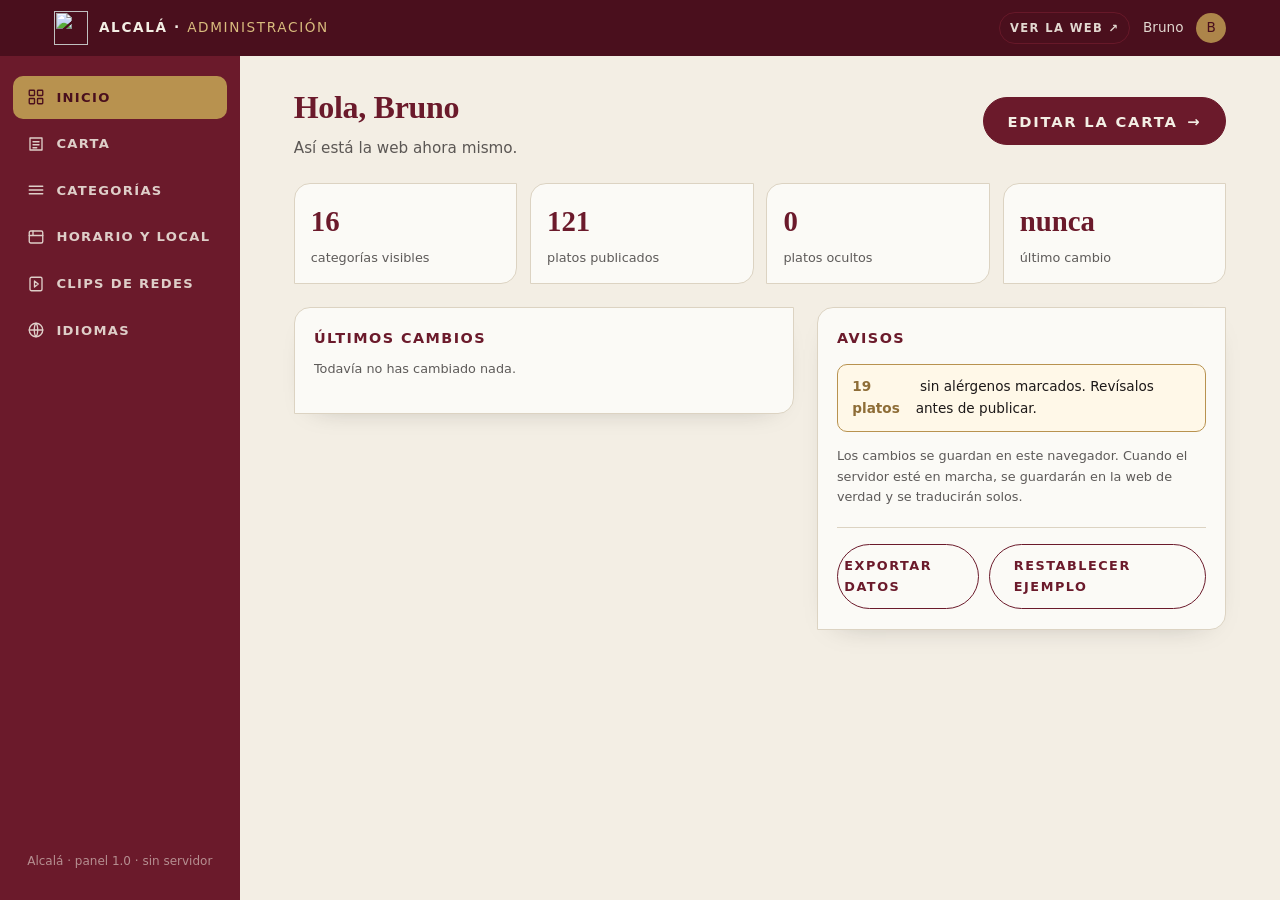
==== site/administracion/index.html @ 8c0575bb "Nombre del local con acento agudo: Alcalá en toda la interfaz, textos y comentarios Mismo cambio que" ====
<!doctype html>
<html lang="es">
<head>
<meta charset="utf-8">
<meta name="viewport" content="width=device-width, initial-scale=1">
<title>Administración · Alcalá</title>
<meta name="robots" content="noindex">
<link rel="icon" href="../media/favicon.png" type="image/png">
<link rel="stylesheet" href="../lib/fonts/fuentes.css">
<link rel="stylesheet" href="../css/base.css?v=7">
<link rel="stylesheet" href="../css/admin.css?v=4">
</head>
<body class="admin">

<header class="ad-top">
  <div class="ad-top__marca"><img src="../media/logo-blanco.webp" alt="" width="600" height="600"><span>Alcalá · <b>Administración</b></span></div>
  <div class="ad-top__user"><a class="btn btn--sin" href="../" target="_blank">Ver la web ↗</a><span>Bruno</span><i>B</i></div>
</header>

<nav class="ad-nav" aria-label="Secciones del panel">
  <a href="#inicio"><svg viewBox="0 0 24 24"><rect x="3" y="3" width="7" height="7" rx="1"/><rect x="14" y="3" width="7" height="7" rx="1"/><rect x="3" y="14" width="7" height="7" rx="1"/><rect x="14" y="14" width="7" height="7" rx="1"/></svg>Inicio</a>
  <a href="#carta"><svg viewBox="0 0 24 24"><path d="M4 4h16v16H4z"/><path d="M8 9h8M8 13h8M8 17h5"/></svg>Carta</a>
  <a href="#categorias"><svg viewBox="0 0 24 24"><path d="M3 7h18M3 12h18M3 17h18"/></svg>Categorías</a>
  <a href="#local"><svg viewBox="0 0 24 24"><rect x="3" y="4" width="18" height="16" rx="2"/><path d="M3 10h18M8 4v6"/></svg>Horario y local</a>
  <a href="#clips"><svg viewBox="0 0 24 24"><rect x="4" y="3" width="16" height="18" rx="2"/><path d="M10 8l5 4-5 4z"/></svg>Clips de redes</a>
  <a href="#idiomas"><svg viewBox="0 0 24 24"><circle cx="12" cy="12" r="9"/><path d="M3 12h18M12 3c3 3 3 15 0 18M12 3c-3 3-3 15 0 18"/></svg>Idiomas</a>
  <span class="sep"></span>
  <small>Alcalá · panel 1.0 · sin servidor</small>
</nav>

<main class="ad-main" id="vista"></main>
<div class="toast" id="toast" role="status" aria-live="polite"></div>

<script src="../js/carta-datos.js?v=1"></script>
<script src="../js/administracion.js?v=1"></script>
</body>
</html>
---- site/css/base.css ----
/* Alcalá Cafetería · Baristas — base.css
   Tokens de diseño, reset, tipografía, botones, barra de arriba, menú de móvil,
   telón de entrada, hero, láminas apiladas, cintas, footer y ajustes de móvil.
   Lo específico de cada lámina de la portada va en portada.css. */

/* ====================== tokens ====================== */
:root{
  --burdeos:#6B1A2B; --burdeos-2:#4A0F1D; --burdeos-3:#8A2438;
  --hueso:#F3EEE4; --hueso-2:#E8E1D3; --hueso-3:#DCD3C2;
  --oro:#B8924F; --oro-claro:#D9BC7E; --oro-oscuro:#8E6D37;
  --azulejo:#5E7B8A; --azulejo-2:#3E5663; --azulejo-3:#7E9AA8;
  --terracota:#C7703F; --carbon:#1C1818; --carbon-2:#3A3333;

  --r-logo:28px 0 28px 0;        /* esquinas del logo: arriba-izq y abajo-der */
  --r-logo-s:16px 0 16px 0;
  --r-boton:999px;
  --r-lamina:32px;

  --lado:clamp(1.2rem,4.2vw,4.5rem);
  --hueco:clamp(1rem,2vw,2.2rem);
  --nav:72px;
  --u:1rem;

  --ff-titulo:"Fraunces","Oswald",Georgia,serif;        /* titulares: Fraunces Soft; Oswald sólo de respaldo para cirílico */
  --ff-ui:"Manrope",system-ui,-apple-system,"Segoe UI",sans-serif;   /* etiquetas, botones y navegación en mayúsculas */
  --ff-cuerpo:"Manrope",system-ui,-apple-system,"Segoe UI",sans-serif;
  --ff-detalle:"Fraunces",Georgia,"Times New Roman",serif;   /* detalle: Fraunces itálica */

  --suave:cubic-bezier(.2,.7,.2,1);
  --lento:cubic-bezier(.16,1,.3,1);
  --telon:cubic-bezier(.77,0,.18,1);

  --sombra-carta:0 18px 50px -20px rgba(28,24,24,.45);
  --sombra-oro:0 0 0 1px rgba(184,146,79,.35);
}
@media (min-width:1400px) and (min-height:800px){ :root{ --u:min(1vw,1.8vh) } }

/* ====================== reset ====================== */
*,*::before,*::after{ box-sizing:border-box }
html{ -webkit-text-size-adjust:100%; scroll-behavior:auto }
body{
  margin:0; background:var(--burdeos-2); color:var(--hueso);
  font-family:var(--ff-cuerpo); font-size:clamp(1rem,.95rem + .25vw,1.125rem); line-height:1.6;
  -webkit-font-smoothing:antialiased; overflow-x:clip;
}
img,video,svg,canvas{ display:block; max-width:100% }
img{ height:auto }
a{ color:inherit; text-decoration:none }
button{ font:inherit; color:inherit; background:none; border:0; padding:0; cursor:pointer }
h1,h2,h3,h4,p,figure,dl,dd{ margin:0 }
ul{ margin:0; padding:0; list-style:none }
.sr-only{ position:absolute; width:1px; height:1px; margin:-1px; padding:0; overflow:hidden; clip:rect(0 0 0 0); white-space:nowrap; border:0 }
:focus-visible{ outline:2px solid var(--oro); outline-offset:3px }
::selection{ background:var(--oro); color:var(--burdeos-2) }

/* ====================== tipografía ====================== */
.titular{
  font-family:var(--ff-ui); font-weight:600; text-transform:uppercase; letter-spacing:.01em;
  line-height:.98; text-wrap:balance;
}
.t-xl{ font-size:clamp(2.6rem,6.2vw,6rem) }
.t-l{  font-size:clamp(2.1rem,4.6vw,4.4rem) }
.t-m{  font-size:clamp(1.5rem,2.8vw,2.4rem) }
.ceja{
  font-family:var(--ff-detalle); font-style:italic; font-weight:400; text-transform:none; letter-spacing:0;
  font-size:clamp(1.15rem,1.5vw,1.5rem); color:var(--oro); line-height:1.2;
}
.grande{ font-size:clamp(1.1rem,1rem + .55vw,1.4rem); line-height:1.45; font-weight:500 }
p b{ font-weight:700 }
.raya{ position:relative; padding-bottom:.6rem; margin-bottom:1rem }
.raya::after{ content:""; position:absolute; left:0; bottom:0; width:2.2rem; height:2px; background:var(--oro); transform:scaleX(0); transform-origin:0 50%; transition:transform 1.15s var(--lento) }
.in .raya::after, .raya.in::after{ transform:scaleX(1) }
.h3{ font-family:var(--ff-ui); font-weight:500; text-transform:uppercase; letter-spacing:.14em; font-size:.85rem; opacity:.85 }
.oro{ color:var(--oro) }

/* titulares: el JS envuelve cada palabra en .pal > span (la ventanita) y pone en --l el número de línea
   en que cae la palabra; cada línea sube entera desde 105 % en .95s, 95 ms después de la anterior */
.pal{ display:inline-block; overflow:clip; vertical-align:bottom; padding-bottom:.08em; margin-bottom:-.08em }
.pal>span{ display:inline-block; transform:translateY(105%); transition:transform .95s var(--lento); transition-delay:calc(var(--l,0)*95ms) }
.in .pal>span, .titular.in .pal>span{ transform:none }

/* entradas: .rv (párrafos, botones, bloques) aparece al asomar en pantalla: opacidad en .65s y 24 px de subida en .95s */
.rv{ opacity:0; transform:translateY(24px); transition:opacity .65s var(--suave), transform .95s var(--lento); transition-delay:var(--d,0s) }
.rv.in, .in>.rv, .in .rv{ opacity:1; transform:none }

/* ====================== contenedor ====================== */
.caja{ max-width:1500px; margin:0 auto; padding-inline:var(--lado); width:100% }

/* ====================== botones ====================== */
.btn{
  display:inline-flex; align-items:center; gap:.6rem; min-height:3rem; padding:.7rem 1.5rem;
  border-radius:var(--r-boton); border:1.5px solid var(--oro); color:var(--hueso);
  font-family:var(--ff-ui); font-weight:500; text-transform:uppercase; letter-spacing:.12em; font-size:.92rem;
  transition:background .3s var(--suave), color .3s, transform .4s var(--lento), border-color .3s;
}
.btn::after{ content:"→"; font-family:var(--ff-cuerpo); transition:transform .4s var(--lento) }
.btn:hover{ background:var(--oro); color:var(--burdeos-2); transform:translateY(-2px) }
.btn:hover::after{ transform:translateX(4px) }
.btn--lleno{ background:var(--oro); color:var(--burdeos-2) }
.btn--lleno:hover{ background:var(--oro-claro) }
.btn--burdeos{ background:var(--burdeos); border-color:var(--burdeos); color:var(--hueso) }
.btn--burdeos:hover{ background:var(--burdeos-2); border-color:var(--burdeos-2); color:var(--hueso) }
.btn--sin{ border-color:transparent; padding-inline:.4rem }
.btn--sin:hover{ background:none; color:var(--oro) }
.btn--ico::after{ content:none }
.btn--ico svg{ width:1.15em; height:1.15em; fill:none; stroke:currentColor; stroke-width:1.8; stroke-linecap:round; stroke-linejoin:round }

/* ====================== barra de progreso ====================== */
.avance{ position:fixed; inset:0 0 auto 0; height:3px; z-index:120; background:var(--oro); transform:scaleX(0); transform-origin:left; pointer-events:none }

/* ====================== barra de arriba ====================== */
.nav{
  position:fixed; inset:0 0 auto 0; z-index:100; height:var(--nav);
  display:flex; align-items:center; justify-content:space-between; gap:1rem; padding:0 var(--lado);
  transition:background .4s ease, box-shadow .4s ease;
  animation:navEntra 1s var(--lento) 1.2s both;
}
@keyframes navEntra{ from{ transform:translateY(-100%); opacity:0 } }
.nav--fondo{ background:rgba(74,15,29,.92); backdrop-filter:blur(12px); -webkit-backdrop-filter:blur(12px); box-shadow:0 1px 0 rgba(184,146,79,.25) }
.nav__logo img{ height:44px; width:44px; transition:transform .4s var(--lento) }
.nav__logo:hover img{ transform:rotate(-6deg) scale(1.05) }
.nav__links{ display:flex; gap:clamp(1.2rem,2.4vw,2.6rem) }
.nav__links a{
  font-family:var(--ff-ui); font-weight:500; text-transform:uppercase; letter-spacing:.14em; font-size:.88rem;
  position:relative; padding:.4rem 0;
}
.nav__links a::after{ content:""; position:absolute; left:0; right:0; bottom:0; height:1.5px; background:var(--oro); transform:scaleX(0); transform-origin:right; transition:transform .4s var(--lento) }
.nav__links a:hover::after, .nav__links a[aria-current]::after{ transform:scaleX(1); transform-origin:left }
.nav__der{ display:flex; align-items:center; gap:.8rem }
.nav__cta{ min-height:2.6rem; padding:.45rem 1.2rem; font-size:.84rem }
.nav__menu{ display:none; width:44px; height:44px; flex-direction:column; justify-content:center; align-items:center; gap:5px }
.nav__menu span{ width:24px; height:1.8px; background:var(--hueso); transition:transform .4s var(--lento), opacity .3s }

/* idiomas */
.idiomas{ position:relative }
.idiomas__btn{ display:flex; align-items:center; gap:.4rem; min-height:2.6rem; padding:.4rem .8rem; border:1.5px solid rgba(243,238,228,.35); border-radius:var(--r-boton); font-family:var(--ff-ui); letter-spacing:.1em; font-size:.84rem; transition:border-color .3s }
.idiomas__btn:hover, .idiomas.abierto .idiomas__btn{ border-color:var(--oro) }
.idiomas__btn svg{ width:16px; height:16px; fill:none; stroke:currentColor; stroke-width:1.6 }
.idiomas__lista{
  position:absolute; top:calc(100% + .6rem); right:0; min-width:11rem; padding:.5rem; background:var(--hueso); color:var(--carbon);
  border-radius:var(--r-logo-s); box-shadow:var(--sombra-carta); display:grid; gap:.1rem;
  opacity:0; transform:translateY(-6px); pointer-events:none; transition:opacity .25s, transform .3s var(--lento);
}
.idiomas.abierto .idiomas__lista{ opacity:1; transform:none; pointer-events:auto }
.idiomas__lista a{ display:flex; gap:.6rem; padding:.5rem .7rem; border-radius:8px; font-size:.92rem }
.idiomas__lista a b{ font-family:var(--ff-ui); font-weight:500; letter-spacing:.08em; width:1.8rem; color:var(--burdeos) }
.idiomas__lista a:hover, .idiomas__lista a[aria-current]{ background:var(--hueso-2) }

/* ====================== menú de móvil: persianas de foto ======================
   <dialog> a pantalla completa (showModal: lo de detrás queda inerte). Al abrir entran cinco persianas (.735s, --telon,
   65 ms entre ellas, alternando desde −102 % y 102 %), cada una con la misma foto desplazada −20dvh × banda, así que al
   terminar componen una sola foto; a .73s suben los enlaces (20 px → 0, .8s, 65 ms entre ellos) y a 1.05s la foto se
   desenfoca y oscurece para que ganen. Al cerrar, enlaces fuera en .18s y persianas en orden inverso en .6s: 980 ms
   en total (referencia-onform.md 4.10). */
.menu{
  position:fixed; inset:0; z-index:200; width:100%; height:100%; max-width:none; max-height:none; margin:0; border:0;
  background:transparent; color:var(--hueso); overflow:hidden;
  flex-direction:column; justify-content:center; gap:.2rem; padding:5rem var(--lado) 2.4rem;
}
.menu[open]{ display:flex }
.menu::backdrop{ background:transparent }
.menu__persianas{ position:absolute; inset:0; background:var(--burdeos-2); transition:filter .3s, transform .3s }
.menu__persianas i{ position:absolute; left:0; width:100%; top:calc(var(--n,0) * 20dvh); height:calc(20dvh + 1px); overflow:hidden;
  transform:translateX(102%); transition:transform .6s var(--telon); transition-delay:calc(100ms + (4 - var(--n,0)) * 65ms) }
.menu__persianas i:nth-child(odd){ transform:translateX(-102%) }
.menu__persianas i::before{ content:""; position:absolute; left:0; top:calc(var(--n,0) * -20dvh); width:100%; height:100dvh; background:url(../media/fotos/paint-interior.webp) center/cover }
.menu.abierto .menu__persianas i{ transform:none; transition-duration:.735s; transition-delay:calc(var(--n,0) * 65ms) }
.menu.abierto .menu__persianas{ filter:blur(2.6px) brightness(.75); transform:scale(1.06); transition:filter .7s, transform .7s; transition-delay:1.05s }
.menu__velo{ position:absolute; inset:0; background:linear-gradient(180deg, rgba(74,15,29,.45), rgba(74,15,29,.72)); opacity:0; transition:opacity .3s }
.menu.abierto .menu__velo{ opacity:1; transition:opacity .7s 1.05s }
.menu__cerrar{ position:absolute; top:14px; right:calc(var(--lado) - 8px); width:44px; height:44px; font-size:1.5rem; color:var(--oro); opacity:0; transition:opacity .2s }
.menu.abierto .menu__cerrar{ opacity:1; transition:opacity .5s .6s }
.menu__cerrar:focus:not(:focus-visible){ outline:none }   /* el foco programático al abrir no pinta el contorno */
.menu>a{ font-family:var(--ff-ui); font-weight:500; text-transform:uppercase; font-size:clamp(2.4rem,9vw,3.6rem); line-height:1.1; letter-spacing:.02em }
.menu>a, .menu>.idiomas-fila, .menu>.menu__redes{ position:relative; opacity:0; transform:translateY(20px); transition:opacity .18s, transform .18s }
.menu.abierto>a, .menu.abierto>.idiomas-fila, .menu.abierto>.menu__redes{ opacity:1; transform:none; transition:opacity .8s var(--suave), transform .8s var(--lento); transition-delay:calc(.73s + var(--i,0) * 65ms) }
.menu.sin-transicion, .menu.sin-transicion *{ transition:none !important }   /* cerrar al instante dentro de una transición por bandas */
.menu__carta{ color:var(--oro) }
.menu__redes{ margin-top:1.6rem; display:flex; gap:1rem; font-family:var(--ff-cuerpo); font-size:1rem; text-transform:none; letter-spacing:0 }
.menu__redes a{ opacity:.8 }
.idiomas-fila{ display:flex; flex-wrap:wrap; gap:.5rem; margin-top:1.4rem }
.idiomas-fila a{ font-family:var(--ff-ui); letter-spacing:.1em; font-size:.84rem; padding:.45rem .8rem; border:1.5px solid rgba(243,238,228,.3); border-radius:var(--r-boton) }
.idiomas-fila a[aria-current]{ background:var(--oro); border-color:var(--oro); color:var(--burdeos-2) }

/* ====================== telón de entrada: persianas con el logo ======================
   Sólo en la primera visita de la sesión (referencia-onform.md 4.1). Cinco persianas burdeos de 20dvh; dentro de cada
   una, un lienzo de 100dvh desplazado −20dvh × banda con el logo centrado, así que las cinco componen un solo logo.
   Secuencia (2,5 s): las letras de ALCALÁ una a una · la raya · «CAFETERIA · BARISTAS» · el marco entra con zoom; luego
   cada persiana sale de lado (.735s, --telon, 65 ms entre ellas: impares a la izquierda, pares a la derecha).
   Las animaciones esperan en pausa a que base.js clone las persianas y ponga .telon--va, para que vayan a la vez.
   Cualquier scroll, tecla o clic la salta. */
.telon{ position:fixed; inset:0; z-index:500; background:var(--burdeos); color:var(--hueso); pointer-events:none }
.telon--va{ background:transparent }
.telon__persiana{ position:absolute; left:0; width:100%; top:calc(var(--n,0) * 20dvh); height:calc(20dvh + 1px); overflow:hidden; background:var(--burdeos) }
.telon__lienzo{ position:absolute; left:0; top:calc(var(--n,0) * -20dvh); width:100%; height:100dvh; display:grid; place-items:center }
.telon.fuera .telon__persiana{ transform:translateX(102%); transition:transform .735s var(--telon); transition-delay:calc(var(--n,0) * 65ms) }
.telon.fuera .telon__persiana:nth-child(odd){ transform:translateX(-102%) }
.telon.quitado, .llegada .telon, .sin-telon .telon{ display:none }   /* .llegada: se viene de otra página del sitio; .sin-telon: ya visto, #sección o reducir movimiento */
.telon__logo{ width:clamp(220px,34vw,360px); height:auto; overflow:visible; color:var(--hueso) }
.telon:not(.telon--va) .telon__logo *{ animation-play-state:paused }
.telon__logo .lg-letra, .telon__logo .lg-barra, .telon__logo .lg-sub, .telon__logo .lg-marco{ transform-box:fill-box; transform-origin:50% 50% }
.telon__logo .lg-letra{ opacity:0; transform:translateY(14%); animation:lgLetra .45s var(--lento) both; animation-delay:calc(.2s + var(--i,0) * .13s) }
.telon__logo .lg-barra{ transform-origin:0 50%; transform:scaleX(0); animation:lgBarra .35s var(--lento) 1.1s both }
.telon__logo .lg-sub{ opacity:0; transform:translateY(20%); animation:lgSub .4s var(--lento) 1.4s both }
.telon__logo .lg-marco{ opacity:0; transform:scale(1.22); animation:lgMarco .6s var(--lento) 1.75s both }
@keyframes lgLetra{ to{ opacity:1; transform:none } }
@keyframes lgBarra{ to{ transform:scaleX(1) } }
@keyframes lgSub{ to{ opacity:1; transform:none } }
@keyframes lgMarco{ to{ opacity:1; transform:none } }

/* ====================== hero ====================== */
.hero{
  position:sticky; top:0; z-index:1; width:100%; height:100svh; min-height:560px; overflow:hidden;
  background:var(--azulejo-2); color:var(--hueso);
}
.hero__fondo{ position:absolute; inset:0; z-index:0 }
.hero__fondo img, .hero__fondo video{ width:100%; height:100%; object-fit:cover; object-position:center 40% }
.hero__fondo video{ position:absolute; inset:0 }
.hero__velo{ position:absolute; inset:0; z-index:1; pointer-events:none;
  background:
    linear-gradient(180deg, rgba(74,15,29,.55) 0%, rgba(74,15,29,.1) 28%, rgba(74,15,29,0) 45%, rgba(74,15,29,.55) 72%, rgba(74,15,29,.94) 100%),
    radial-gradient(ellipse 60% 50% at 50% 42%, rgba(184,146,79,.18), transparent 70%);
}
.hero__canvas{ position:absolute; inset:0; z-index:3; width:100%; height:100%; cursor:grab; touch-action:pan-y }
.hero__canvas:active{ cursor:grabbing }
.hero__logo{ position:absolute; z-index:3; left:50%; top:38%; width:clamp(200px,30vw,380px); transform:translate(-50%,-50%); filter:drop-shadow(0 20px 40px rgba(0,0,0,.45)) }
.hero__logo img{ width:100%; height:auto }
/* logo liso: el SVG como máscara, así el color se pone en CSS (oro o hueso) */
.hero__logo--liso{ width:clamp(280px,40vw,520px); animation:logoEntra 1.4s var(--lento) .3s both }
.hero__logo--liso i{ display:block; width:100%; aspect-ratio:1; background:var(--oro);
  -webkit-mask:url(../media/logo.svg) center/contain no-repeat; mask:url(../media/logo.svg) center/contain no-repeat }
@keyframes logoEntra{ from{ opacity:0; transform:translate(-50%,-44%) scale(.94) } to{ opacity:1; transform:translate(-50%,-50%) scale(1) } }
.hero__texto{ position:absolute; z-index:4; left:0; right:0; bottom:clamp(2.2rem,6vh,4.5rem); text-align:center; display:grid; justify-items:center; gap:1.1rem; padding-inline:var(--lado) }
.hero__h1{ font-family:var(--ff-ui); font-weight:500; text-transform:uppercase; letter-spacing:.2em; font-size:clamp(.82rem,1.2vw,1rem); opacity:.92 }
.hero__h1 b{ display:block; font-family:var(--ff-detalle); font-style:italic; font-weight:400; text-transform:none; letter-spacing:0; font-size:clamp(1.5rem,2.6vw,2.4rem); color:var(--oro-claro); margin-top:.4rem }
.hero__botones{ display:flex; flex-wrap:wrap; justify-content:center; gap:.7rem }
.hero__scroll{ position:absolute; z-index:4; left:50%; bottom:.9rem; transform:translateX(-50%); width:1px; height:34px; background:linear-gradient(var(--oro),transparent); opacity:.7; animation:cae 2.2s var(--suave) infinite }
@keyframes cae{ 0%{ transform:translate(-50%,-10px) scaleY(.4); opacity:0 } 40%{ opacity:.8 } 100%{ transform:translate(-50%,10px) scaleY(1); opacity:0 } }
.hero__loader{ position:absolute; inset:0; z-index:5; display:grid; place-items:center; transition:opacity .6s; pointer-events:none }
.hero__loader.hide{ opacity:0 }
.hero__loader span{ width:34px; height:34px; border-radius:50%; border:2.5px solid rgba(243,238,228,.2); border-top-color:var(--oro); animation:spin .8s linear infinite }
@keyframes spin{ to{ transform:rotate(360deg) } }

/* ====================== láminas ====================== */
.pagina{ position:relative; z-index:2; background:var(--burdeos-2) }
.lamina{ position:relative; background:var(--hueso); color:var(--carbon); border-radius:var(--r-lamina) var(--r-lamina) 0 0; scroll-margin-top:0; isolation:isolate }
.lamina--burdeos{ background:var(--burdeos); color:var(--hueso) }
.lamina--azulejo{ background:var(--azulejo-2); color:var(--hueso) }
.lamina--hueso::before, .lamina--papel::before{ content:""; position:absolute; inset:0; z-index:-1; border-radius:inherit; background:url(../media/texturas/papel.webp) center/560px; opacity:.38; mix-blend-mode:multiply; pointer-events:none }
.lamina--azulejo::before{ content:""; position:absolute; inset:0; z-index:-1; border-radius:inherit; background:url(../media/texturas/azulejo.webp) center/420px; opacity:.22; mix-blend-mode:luminosity; pointer-events:none }
.lamina--burdeos::after{ content:""; position:absolute; inset:0 0 auto 0; height:40%; z-index:-1; border-radius:inherit; background:linear-gradient(180deg, rgba(184,146,79,.14), transparent); pointer-events:none }
.lamina__in{ display:flex; flex-direction:column; padding-top:clamp(3rem,7vw,6rem); padding-bottom:clamp(3rem,7vw,6rem) }
.lamina__in>.titular{ margin-bottom:clamp(1.6rem,3vw,2.8rem) }
.cuerpo{ display:grid; gap:var(--hueco); align-items:center }

/* foto con las esquinas del logo + parallax interior según --entra */
.foto{ position:relative; overflow:hidden; border-radius:var(--r-logo); background:var(--hueso-3); box-shadow:var(--sombra-carta);
  clip-path:inset(12% 0 0); transition:clip-path 1.1s var(--lento); transition-delay:var(--d,0s) }   /* entra destapándose por arriba */
.foto.in{ clip-path:inset(0) }
.foto img{ width:100%; height:100%; object-fit:cover; transform:translateY(calc((var(--entra,1) - 1) * -6%)) scale(1.08); transition:transform .1s linear }
.foto--arco{ border-radius:999px 999px var(--r-logo-s) var(--r-logo-s) }
.foto--arco{ border-radius:50% 50% 16px 0 / 40% 40% 16px 0 }
.marco-oro{ box-shadow:var(--sombra-carta), inset 0 0 0 1.5px rgba(184,146,79,.5) }

/* escritorio: láminas apiladas, se encogen al quedar tapadas */
@media (min-width:900px) and (min-height:600px){
  .lamina{ position:sticky; top:0; height:100svh; overflow:clip;
    transform:scale(calc(1 - var(--cubre,0) * .06)); transform-origin:50% 35%; will-change:transform }
  .lamina::after{ opacity:1 }
  .lamina .sombra-tapa{ content:""; position:absolute; inset:0; z-index:5; background:var(--burdeos-2); opacity:calc(var(--cubre,0) * .55); pointer-events:none; border-radius:inherit }
  .lamina__in{ height:100%; padding-top:calc(var(--nav) + 3vh); padding-bottom:4.4vh; justify-content:center }
  .lamina--libre{ position:relative; height:auto; transform:none }
}
@media (max-width:899px), (max-height:599px){
  .lamina{ position:relative; top:auto; transform:none; border-radius:0 }
  .lamina .sombra-tapa{ display:none }
  .lamina__in{ padding-top:calc(var(--nav) + 1.6rem); padding-bottom:3.4rem }
}

/* ====================== cintas ====================== */
.cintas{ position:relative; z-index:2; background:var(--burdeos-2) }
.cinta{ position:relative; overflow:hidden; padding:clamp(.8rem,1.4vw,1.2rem) 0; background:var(--hueso); color:var(--burdeos); border-block:1.5px solid var(--oro) }
.cinta--2{ background:var(--burdeos); color:var(--oro-claro); border-top:0 }
.cinta__pista{ display:flex; width:max-content; white-space:nowrap; will-change:transform }
.cinta__pista span{ font-family:var(--ff-ui); font-weight:500; text-transform:uppercase; letter-spacing:.18em; font-size:clamp(.95rem,1.4vw,1.25rem); padding:0 1.6rem; display:inline-flex; align-items:center; gap:1.6rem }
.cinta__pista span::after{ content:"◆"; font-size:.5em; color:var(--oro) }

/* ====================== footer ====================== */
.pie{ position:relative; z-index:2; background:var(--burdeos-2); color:var(--hueso); padding:clamp(4rem,8vw,7rem) 0 1.6rem; overflow:hidden; isolation:isolate }
.pie__pintura{ position:absolute; inset:0; z-index:-1 }
.pie__pintura img{ width:100%; height:100%; object-fit:cover; object-position:center 60%; opacity:.22; filter:saturate(.7) }
.pie__pintura::after{ content:""; position:absolute; inset:0; background:linear-gradient(180deg, var(--burdeos-2) 0%, rgba(74,15,29,.55) 50%, var(--burdeos-2) 100%) }
.pie .titular{ color:var(--oro-claro) }
.pie__nota{ max-width:34ch; margin-top:1rem; opacity:.9 }
.pie__cols{ display:grid; grid-template-columns:1.4fr repeat(3,1fr); gap:2.4rem var(--hueco); margin-top:clamp(2.6rem,5vw,4rem); padding-top:2.4rem; border-top:1px solid rgba(184,146,79,.3) }
.pie__logo img{ width:84px; height:84px }
.pie__marca p{ margin-top:1rem; max-width:30ch; font-size:.95rem; opacity:.85 }
.pie h4{ font-family:var(--ff-ui); font-weight:500; text-transform:uppercase; letter-spacing:.16em; font-size:.8rem; color:var(--oro); margin-bottom:1rem }
.pie nav a{ display:block; padding:.3rem 0; opacity:.88; transition:opacity .2s, transform .3s var(--lento) }
.pie nav a:hover{ opacity:1; transform:translateX(4px); color:var(--oro-claro) }
.pie__legal{ display:flex; flex-wrap:wrap; justify-content:space-between; gap:.8rem 1.6rem; margin-top:3rem; padding-top:1.2rem; border-top:1px solid rgba(243,238,228,.12); font-size:.82rem; opacity:.7 }
.pie__legal nav{ display:flex; gap:1.2rem }

/* ====================== flotante de móvil ====================== */
.flotante{ position:fixed; z-index:90; right:1rem; bottom:1rem; display:none; gap:.5rem }
.flotante a{ width:52px; height:52px; border-radius:50%; display:grid; place-items:center; background:var(--oro); color:var(--burdeos-2); box-shadow:0 10px 24px -8px rgba(0,0,0,.5) }
.flotante svg{ width:24px; height:24px; fill:none; stroke:currentColor; stroke-width:1.8; stroke-linecap:round; stroke-linejoin:round }

/* ====================== móvil ====================== */
@media (max-width:899px){
  .nav__links, .idiomas{ display:none }
  .nav__menu{ display:flex }
  .nav__cta{ display:none }
  .flotante{ display:flex }
  .pie__cols{ grid-template-columns:1fr 1fr }
  .pie__marca{ grid-column:1 / -1 }
  .avance{ display:none }
}
@media (max-width:640px){
  :root{ --lado:1.3rem }
  .pie__cols{ grid-template-columns:1fr }
  /* móvil: el logo se dimensiona también por la ALTURA de la pantalla para que nunca pise el texto de abajo */
  .hero__logo{ width:min(62vw,300px); top:36% }
  .hero__logo--liso{ width:min(86vw,41svh,400px); top:29% }
  .hero__texto{ bottom:4.6rem; gap:.8rem; padding-right:calc(var(--lado) + 3.4rem); padding-left:calc(var(--lado) + 3.4rem) }
  .hero__h1{ font-size:.74rem; letter-spacing:.16em }
  .hero__h1 b{ font-size:clamp(1.25rem,5.2vw,1.6rem); margin-top:.25rem }
  .hero__botones{ gap:.5rem }
  .hero__botones .btn{ min-height:2.7rem }
  .hero__botones{ flex-direction:column; align-items:stretch; width:100%; max-width:280px }
  .hero__botones .btn{ justify-content:center }
}

/* ====================== transición por bandas ======================
   Al pulsar un enlace de sección (barra, menú, pie) y al pasar entre la portada y la carta, la pantalla nueva entra
   barrida en cinco bandas horizontales de 20dvh que crecen alternando izquierda/derecha: .735s con --telon y 65 ms
   entre bandas (referencia-onform.md 4.9). La pantalla vieja se queda quieta debajo. Dentro de la misma página lo
   arranca base.js con document.startViewTransition; entre páginas, @view-transition. Sin soporte entre páginas,
   base.js tapa con bandas burdeos (.bandas) antes de salir y la página de llegada se destapa con la misma máscara
   sobre body (html.llegada--bandas). */
@property --banda-0{ syntax:'<percentage>'; inherits:false; initial-value:0% }
@property --banda-1{ syntax:'<percentage>'; inherits:false; initial-value:0% }
@property --banda-2{ syntax:'<percentage>'; inherits:false; initial-value:0% }
@property --banda-3{ syntax:'<percentage>'; inherits:false; initial-value:0% }
@property --banda-4{ syntax:'<percentage>'; inherits:false; initial-value:0% }
@view-transition{ navigation:auto }
::view-transition-old(root){ animation:none; mix-blend-mode:normal }
::view-transition-new(root), html.llegada--bandas body{
  mix-blend-mode:normal;
  mask-image:linear-gradient(#000 0 0), linear-gradient(#000 0 0), linear-gradient(#000 0 0), linear-gradient(#000 0 0), linear-gradient(#000 0 0);
  mask-repeat:no-repeat;
  mask-size:var(--banda-0) calc(20dvh + 1px), var(--banda-1) calc(20dvh + 1px), var(--banda-2) calc(20dvh + 1px), var(--banda-3) calc(20dvh + 1px), var(--banda-4) calc(20dvh + 1px);
  mask-position:0 0, 100% 20dvh, 0 40dvh, 100% 60dvh, 0 80dvh;
  animation:banda0 .735s var(--telon) 0s both, banda1 .735s var(--telon) .065s both, banda2 .735s var(--telon) .13s both, banda3 .735s var(--telon) .195s both, banda4 .735s var(--telon) .26s both;
}
html.llegada--bandas{ background:var(--burdeos) }
@keyframes banda0{ to{ --banda-0:100% } }
@keyframes banda1{ to{ --banda-1:100% } }
@keyframes banda2{ to{ --banda-2:100% } }
@keyframes banda3{ to{ --banda-3:100% } }
@keyframes banda4{ to{ --banda-4:100% } }
/* respaldo al salir hacia otra página: cinco bandas burdeos tapan la pantalla */
.bandas{ position:fixed; inset:0; z-index:600; pointer-events:none; display:grid; grid-template-rows:repeat(5,1fr) }
.bandas i{ display:block; background:var(--burdeos); transform:scaleX(0); transform-origin:0 50%; animation:bandaTapa .735s var(--telon) both; animation-delay:calc(var(--i,0) * 65ms) }
.bandas i:nth-child(even){ transform-origin:100% 50% }
@keyframes bandaTapa{ to{ transform:scaleX(1) } }

/* ====================== reducir movimiento ====================== */
@media (prefers-reduced-motion:reduce){
  @view-transition{ navigation:none }
  ::view-transition-group(*), ::view-transition-old(*), ::view-transition-new(*){ animation:none !important }
  html.llegada--bandas body{ animation:none; mask-image:none }
  *,*::before,*::after{ animation-duration:.01ms !important; animation-iteration-count:1 !important; transition-duration:.01ms !important }
  .pal>span{ transform:none } .rv{ opacity:1; transform:none } .foto, .cat{ clip-path:none } .raya::after{ transform:none }
  .lamina{ transform:none }
  .hero__scroll{ display:none }
  .menu, .menu *{ transition-delay:0s !important }
}

/* ====================== tipografía de titulares: Fraunces Soft ======================
   Misma voz que los nombres de categoría (Desayunos, Cafés…): peso 700 y tamaño óptico 72. */
.titular{ font-family:var(--ff-titulo); font-weight:700; text-transform:none; letter-spacing:-.01em; line-height:1.04; font-variation-settings:"SOFT" 100,"opsz" 72 }
.t-xl{ font-size:clamp(2.5rem,5.6vw,5.4rem) }
.t-l{  font-size:clamp(2rem,4.2vw,4rem) }
.t-m{  font-size:clamp(1.5rem,2.6vw,2.3rem) }
.ceja, .hero__h1 b, .telon__frase{ font-family:var(--ff-detalle); font-style:italic; font-weight:400; font-variation-settings:"SOFT" 100,"opsz" 72 }
.menu>a{ font-family:var(--ff-titulo); font-weight:700; text-transform:none; letter-spacing:-.01em; font-size:clamp(2.2rem,8.5vw,3.4rem); font-variation-settings:"SOFT" 100,"opsz" 72 }
.btn, .nav__links a, .h3, .idiomas__btn, .idiomas__lista a b, .idiomas-fila a, .pie h4, .cinta__pista span, .hero__h1, .menu__redes{ font-weight:700 }
.pal{ padding-bottom:.12em; margin-bottom:-.12em }

@media (max-width:640px) and (max-height:620px){
  .hero__logo--liso{ width:min(72vw,35svh); top:26% }
  .hero__texto{ bottom:3.4rem; gap:.6rem }
  .hero__h1 b{ font-size:1.15rem }
}
---- site/css/admin.css ----
/* Alcalá — admin.css: panel de administración (maqueta visual) */
body.admin{ background:var(--hueso); color:var(--carbon); font-size:.95rem; min-height:100svh; display:grid; grid-template-columns:240px 1fr; grid-template-rows:auto 1fr }
.ad-top{ grid-column:1 / -1; display:flex; align-items:center; justify-content:space-between; gap:1rem; padding:.7rem var(--lado); background:var(--burdeos-2); color:var(--hueso); position:sticky; top:0; z-index:20 }
.ad-top__marca{ display:flex; align-items:center; gap:.7rem; font-family:var(--ff-ui); text-transform:uppercase; letter-spacing:.12em; font-size:.85rem }
.ad-top__marca img{ width:34px; height:34px }
.ad-top__marca b{ color:var(--oro-claro); font-weight:500 }
.ad-top__user{ display:flex; align-items:center; gap:.8rem; font-size:.85rem; opacity:.9 }
.ad-top__user i{ width:30px; height:30px; border-radius:50%; background:var(--oro); color:var(--burdeos-2); display:grid; place-items:center; font-family:var(--ff-ui); font-style:normal }
.ad-nav{ background:var(--burdeos); color:var(--hueso); padding:1.2rem .8rem; display:flex; flex-direction:column; gap:.2rem }
.ad-nav a{ display:flex; align-items:center; gap:.7rem; padding:.7rem .9rem; border-radius:10px; font-family:var(--ff-ui); text-transform:uppercase; letter-spacing:.1em; font-size:.82rem; opacity:.85 }
.ad-nav a svg{ width:18px; height:18px; fill:none; stroke:currentColor; stroke-width:1.8; stroke-linecap:round; stroke-linejoin:round }
.ad-nav a:hover{ background:rgba(243,238,228,.08); opacity:1 }
.ad-nav a[aria-current]{ background:var(--oro); color:var(--burdeos-2); opacity:1 }
.ad-nav .sep{ flex:1 }
.ad-nav small{ padding:.6rem .9rem; opacity:.55; font-size:.75rem }
.ad-main{ padding:1.6rem var(--lado) 3rem; display:grid; gap:1.4rem; align-content:start }
.ad-cab{ display:flex; align-items:center; justify-content:space-between; gap:1rem; flex-wrap:wrap }
.ad-cab h1{ font-family:var(--ff-ui); font-weight:600; text-transform:uppercase; font-size:1.8rem; color:var(--burdeos) }
.ad-cab p{ opacity:.7; margin-top:.2rem }
.ad-grid{ display:grid; grid-template-columns:minmax(0,1.1fr) minmax(0,.9fr); gap:1.4rem; align-items:start }
.tarjeta{ background:#FBFAF6; border:1.5px solid var(--hueso-3); border-radius:var(--r-logo-s); padding:1.2rem; box-shadow:0 10px 30px -22px rgba(28,24,24,.4) }
.tarjeta h2{ font-family:var(--ff-ui); font-weight:500; text-transform:uppercase; letter-spacing:.1em; font-size:.9rem; color:var(--burdeos); margin-bottom:.9rem; display:flex; justify-content:space-between; align-items:center }
.tarjeta h2 .btn{ min-height:2.2rem; padding:.3rem .9rem; font-size:.74rem; letter-spacing:.1em }
.tarjeta h2 .btn::after{ content:none }

/* lista de platos */
.lista{ display:grid; gap:.4rem }
.fila{ display:grid; grid-template-columns:22px 54px minmax(0,1fr) auto auto; align-items:center; gap:.8rem; padding:.5rem .6rem; border-radius:10px; border:1.5px solid transparent; background:var(--hueso) }
.fila:hover{ border-color:var(--hueso-3) }
.fila.activo{ border-color:var(--oro); background:#FFF8E8 }
.fila .agarre{ color:var(--hueso-3); cursor:grab; font-size:1.1rem; text-align:center }
.fila img{ width:54px; height:40px; object-fit:cover; border-radius:6px }
.fila .nom{ font-family:var(--ff-ui); text-transform:uppercase; letter-spacing:.04em; font-size:.98rem; color:var(--burdeos-2) }
.fila .nom small{ display:block; font-family:var(--ff-cuerpo); text-transform:none; letter-spacing:0; font-size:.8rem; opacity:.7 }
.fila .precio{ font-family:var(--ff-ui); font-weight:600; color:var(--oro-oscuro) }
.interruptor{ width:38px; height:22px; border-radius:999px; background:#4F7A3A; position:relative }
.interruptor::after{ content:""; position:absolute; top:3px; left:19px; width:16px; height:16px; border-radius:50%; background:#fff }
.interruptor.off{ background:var(--hueso-3) } .interruptor.off::after{ left:3px }
.cat-tabs{ display:flex; gap:.4rem; flex-wrap:wrap; margin-bottom:1rem }
.cat-tabs span{ font-family:var(--ff-ui); text-transform:uppercase; letter-spacing:.08em; font-size:.76rem; padding:.35rem .7rem; border-radius:999px; border:1.5px solid var(--hueso-3); color:var(--burdeos) }
.cat-tabs span.on{ background:var(--burdeos); border-color:var(--burdeos); color:var(--hueso) }

/* formulario */
.campo{ display:grid; gap:.3rem; margin-bottom:.9rem }
.campo label{ font-family:var(--ff-ui); text-transform:uppercase; letter-spacing:.1em; font-size:.74rem; color:var(--burdeos); display:flex; justify-content:space-between }
.campo input, .campo textarea, .campo select{ font:inherit; padding:.6rem .8rem; border:1.5px solid var(--hueso-3); border-radius:10px; background:#fff; color:var(--carbon); width:100% }
.campo textarea{ min-height:76px; resize:vertical }
.campo input:focus, .campo textarea:focus{ outline:none; border-color:var(--oro) }
.dos{ display:grid; grid-template-columns:1fr 1fr; gap:.8rem }
.idiomas-tabs{ display:flex; gap:.3rem; margin-bottom:.6rem; flex-wrap:wrap }
.idiomas-tabs span{ font-family:var(--ff-ui); letter-spacing:.1em; font-size:.74rem; padding:.3rem .6rem; border-radius:6px; border:1.5px solid var(--hueso-3); color:var(--burdeos) }
.idiomas-tabs span.on{ background:var(--oro); border-color:var(--oro); color:var(--burdeos-2) }
.idiomas-tabs span.auto::after{ content:"✦"; margin-left:.3rem; color:var(--oro-oscuro) }
.nota{ font-size:.8rem; opacity:.7; margin-top:-.3rem; margin-bottom:.9rem }
.alergenos{ display:grid; grid-template-columns:repeat(auto-fill,minmax(118px,1fr)); gap:.4rem }
.alergenos label{ display:flex; align-items:center; gap:.5rem; padding:.45rem .6rem; border:1.5px solid var(--hueso-3); border-radius:10px; font-size:.82rem; cursor:pointer; background:#fff }
.alergenos label.on{ border-color:var(--oro); background:#FFF8E8 }
.alergenos input{ accent-color:var(--burdeos) }
.etiquetas{ display:flex; flex-wrap:wrap; gap:.4rem }
.etiquetas span{ font-family:var(--ff-ui); text-transform:uppercase; letter-spacing:.08em; font-size:.72rem; padding:.3rem .65rem; border-radius:999px; border:1.5px solid var(--hueso-3); color:var(--carbon-2) }
.etiquetas span.on{ border-color:var(--burdeos); background:var(--burdeos); color:var(--hueso) }
.foto-sube{ display:flex; gap:1rem; align-items:center }
.foto-sube img{ width:120px; height:90px; object-fit:cover; border-radius:10px }
.foto-sube .btn{ min-height:2.4rem; padding:.4rem 1rem; font-size:.76rem }
.acciones{ display:flex; gap:.6rem; justify-content:flex-end; margin-top:1.2rem; padding-top:1rem; border-top:1.5px solid var(--hueso-3) }
.acciones .btn{ min-height:2.6rem; font-size:.8rem }
.acciones .btn::after{ content:none }
.btn--rojo{ border-color:transparent; color:var(--burdeos-3) }
.btn--rojo:hover{ background:none; color:var(--burdeos) }
.admin .btn{ color:var(--burdeos); border-color:var(--burdeos) }
.admin .btn:hover{ background:var(--burdeos); color:var(--hueso) }
.admin .btn--lleno{ background:var(--burdeos); color:var(--hueso) }
.admin .btn--lleno:hover{ background:var(--burdeos-2) }
.kpis{ display:grid; grid-template-columns:repeat(4,1fr); gap:.8rem }
.kpi{ background:#FBFAF6; border:1.5px solid var(--hueso-3); border-radius:var(--r-logo-s); padding:.9rem 1rem }
.kpi b{ display:block; font-family:var(--ff-ui); font-size:1.8rem; font-weight:600; color:var(--burdeos) }
.kpi span{ font-size:.8rem; opacity:.7 }
.aviso{ background:#FFF8E8; border:1.5px solid var(--oro); border-radius:10px; padding:.7rem .9rem; font-size:.85rem; display:flex; gap:.6rem; align-items:center }
.aviso b{ color:var(--oro-oscuro) }

@media (max-width:899px){
  body.admin{ grid-template-columns:1fr }
  .ad-nav{ flex-direction:row; overflow-x:auto; padding:.6rem; gap:.3rem }
  .ad-nav .sep, .ad-nav small{ display:none }
  .ad-nav a{ flex:none; padding:.55rem .8rem }
  .ad-grid{ grid-template-columns:1fr }
  .kpis{ grid-template-columns:1fr 1fr }
  .fila{ grid-template-columns:54px minmax(0,1fr) auto; }
  .fila .agarre, .fila .interruptor{ display:none }
}

/* ---------- Fraunces en títulos, nombres y cifras; UI en etiquetas ---------- */
.ad-top__marca, .ad-nav a, .tarjeta h2, .cat-tabs span, .campo label, .idiomas-tabs span, .etiquetas span{ font-weight:700 }
.ad-cab h1{ font-family:var(--ff-titulo); font-weight:700; text-transform:none; letter-spacing:-.01em; font-size:2rem; font-variation-settings:"SOFT" 100,"opsz" 72 }
.fila .nom{ font-family:var(--ff-titulo); font-weight:700; text-transform:none; letter-spacing:0; font-size:1.05rem; font-variation-settings:"SOFT" 100,"opsz" 48 }
.fila .precio, .kpi b{ font-family:var(--ff-titulo); font-weight:700; font-variation-settings:"SOFT" 100,"opsz" 48 }

/* ---------- panel funcional ---------- */
.orden{ display:flex; flex-direction:column; gap:2px }
.orden button{ width:22px; height:14px; font-size:.55rem; line-height:1; color:var(--hueso-3); border-radius:4px }
.orden button:hover{ color:var(--burdeos); background:var(--hueso-2) }
.fila{ grid-template-columns:22px 54px minmax(0,1fr) auto auto; cursor:pointer }
.fila.off{ opacity:.55 }
.fila .nom .enlinea{ font:inherit; color:inherit; border:0; background:transparent; width:100%; border-bottom:1px dashed transparent }
.fila .nom .enlinea:focus{ outline:none; border-bottom-color:var(--oro) }
.cat-tabs span{ cursor:pointer } .cat-tabs span.oculta{ opacity:.5; text-decoration:line-through }
.buscar-ad input{ font:inherit; font-size:.85rem; padding:.3rem .7rem; border:1.5px solid var(--hueso-3); border-radius:999px; background:#fff; width:150px }
.campo .op{ opacity:.6; font-weight:400; letter-spacing:0; text-transform:none }
.idiomas-tabs span{ cursor:pointer } .idiomas-tabs span.mano::after{ content:"✎"; margin-left:.3rem; color:#4F7A3A }
.etiquetas span{ cursor:pointer }
.registro{ display:grid; gap:.4rem; font-size:.9rem } .registro li{ display:flex; gap:.8rem; padding:.4rem 0; border-bottom:1px dashed var(--hueso-3) } .registro li span{ color:var(--oro-oscuro); font-family:var(--ff-ui); font-weight:700; font-size:.75rem; white-space:nowrap; padding-top:.15rem }
.horario-ad{ display:grid; gap:.4rem }
.dia{ display:grid; grid-template-columns:7rem 5rem auto 5rem 1fr; align-items:center; gap:.5rem; padding:.35rem 0; border-bottom:1px dashed var(--hueso-3) }
.dia b{ font-family:var(--ff-titulo); font-weight:700 } .dia.off b{ opacity:.5 }
.dia input[type=text], .dia input:not([type]){ font:inherit; padding:.35rem .5rem; border:1.5px solid var(--hueso-3); border-radius:8px; background:#fff; width:100% }
.dia input:disabled{ opacity:.4 } .dia label{ font-size:.8rem; justify-self:end; display:flex; gap:.3rem; align-items:center }
.clips-ad{ display:grid; grid-template-columns:repeat(auto-fill,minmax(110px,1fr)); gap:.8rem }
.clip{ margin:0; border-radius:12px; overflow:hidden; background:var(--hueso); border:1.5px solid var(--hueso-3) } .clip.off img{ opacity:.4 }
.clip img{ width:100%; aspect-ratio:9/16; object-fit:cover } .clip figcaption{ display:flex; justify-content:space-between; align-items:center; padding:.4rem .5rem }
.tabla{ width:100%; border-collapse:collapse; font-size:.9rem } .tabla th{ text-align:left; font-family:var(--ff-ui); font-weight:700; text-transform:uppercase; letter-spacing:.1em; font-size:.7rem; color:var(--burdeos); padding:.5rem .4rem; border-bottom:1.5px solid var(--hueso-3) } .tabla td{ padding:.6rem .4rem; border-bottom:1px dashed var(--hueso-3) } .tabla .btn{ min-height:2rem; padding:.2rem .6rem; font-size:.72rem }
.toast{ position:fixed; left:50%; bottom:1.4rem; transform:translate(-50%,20px); background:var(--burdeos-2); color:var(--hueso); padding:.7rem 1.2rem; border-radius:999px; font-size:.9rem; opacity:0; transition:opacity .3s, transform .4s var(--lento); pointer-events:none; z-index:50 }
.toast.on{ opacity:1; transform:translate(-50%,0) }
.ad-top__user .btn{ color:var(--hueso); font-size:.72rem; min-height:2rem; padding:.2rem .6rem } .ad-top__user .btn::after{ content:none }
@media (max-width:899px){ .dia{ grid-template-columns:6rem 4.4rem auto 4.4rem 1fr; font-size:.85rem } }
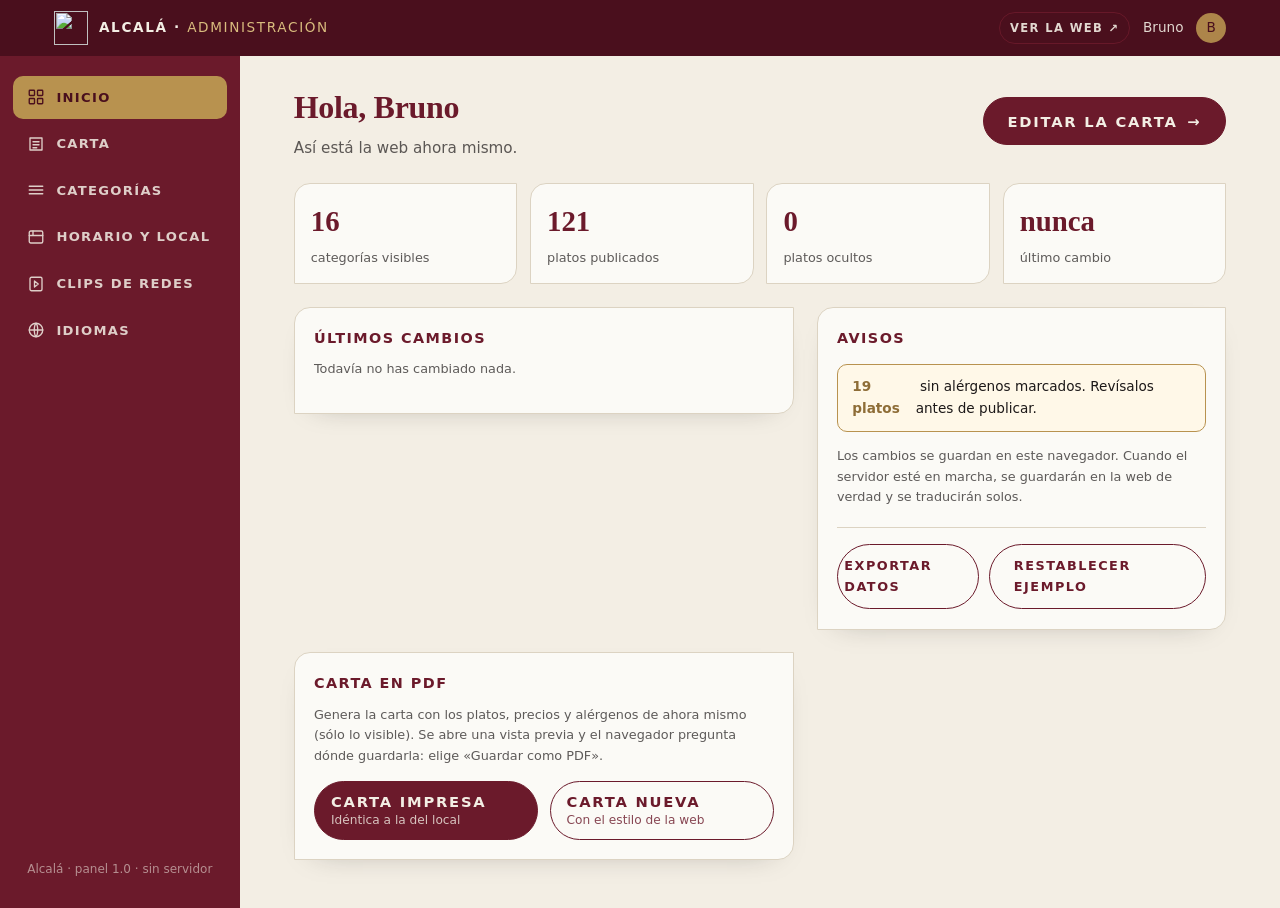
==== commit 1f4fb921: "Administración: la carta en PDF, en dos variantes Dos botones en el panel (Inicio y cabecera de Cart" ====
--- a/site/administracion/index.html
+++ b/site/administracion/index.html
@@ -8,7 +8,7 @@
 <link rel="icon" href="../media/favicon.png" type="image/png">
 <link rel="stylesheet" href="../lib/fonts/fuentes.css">
 <link rel="stylesheet" href="../css/base.css?v=7">
-<link rel="stylesheet" href="../css/admin.css?v=4">
+<link rel="stylesheet" href="../css/admin.css?v=5">
 </head>
 <body class="admin">
 
@@ -32,6 +32,6 @@
 <div class="toast" id="toast" role="status" aria-live="polite"></div>
 
 <script src="../js/carta-datos.js?v=1"></script>
-<script src="../js/administracion.js?v=1"></script>
+<script src="../js/administracion.js?v=2"></script>
 </body>
 </html>
--- a/site/css/base.css
+++ b/site/css/base.css
@@ -226,10 +226,17 @@
 .hero__logo{ position:absolute; z-index:3; left:50%; top:38%; width:clamp(200px,30vw,380px); transform:translate(-50%,-50%); filter:drop-shadow(0 20px 40px rgba(0,0,0,.45)) }
 .hero__logo img{ width:100%; height:auto }
 /* logo liso: el SVG como máscara, así el color se pone en CSS (oro o hueso) */
-.hero__logo--liso{ width:clamp(280px,40vw,520px); animation:logoEntra 1.4s var(--lento) .3s both }
+.hero__logo--liso{ width:clamp(280px,40vw,520px); opacity:0 }
+/* aterrizaje: el logo viene desde detrás de quien mira, enorme y desenfocado, atraviesa la vista y encaja en su sitio.
+   Lo arranca .hero--entra, que base.js pone cuando el telón se va (o al momento si no hay telón). */
+.hero--entra .hero__logo--liso{ animation:logoAterriza 1.5s var(--lento) .25s both }
 .hero__logo--liso i{ display:block; width:100%; aspect-ratio:1; background:var(--oro);
   -webkit-mask:url(../media/logo.svg) center/contain no-repeat; mask:url(../media/logo.svg) center/contain no-repeat }
-@keyframes logoEntra{ from{ opacity:0; transform:translate(-50%,-44%) scale(.94) } to{ opacity:1; transform:translate(-50%,-50%) scale(1) } }
+@keyframes logoAterriza{
+  0%{ opacity:0; transform:translate(-50%,-50%) scale(9); filter:blur(16px) drop-shadow(0 20px 40px rgba(0,0,0,.45)) }
+  30%{ opacity:1 }
+  100%{ opacity:1; transform:translate(-50%,-50%) scale(1); filter:blur(0) drop-shadow(0 20px 40px rgba(0,0,0,.45)) }
+}
 .hero__texto{ position:absolute; z-index:4; left:0; right:0; bottom:clamp(2.2rem,6vh,4.5rem); text-align:center; display:grid; justify-items:center; gap:1.1rem; padding-inline:var(--lado) }
 .hero__h1{ font-family:var(--ff-ui); font-weight:500; text-transform:uppercase; letter-spacing:.2em; font-size:clamp(.82rem,1.2vw,1rem); opacity:.92 }
 .hero__h1 b{ display:block; font-family:var(--ff-detalle); font-style:italic; font-weight:400; text-transform:none; letter-spacing:0; font-size:clamp(1.5rem,2.6vw,2.4rem); color:var(--oro-claro); margin-top:.4rem }
@@ -374,6 +381,7 @@
   .pal>span{ transform:none } .rv{ opacity:1; transform:none } .foto, .cat{ clip-path:none } .raya::after{ transform:none }
   .lamina{ transform:none }
   .hero__scroll{ display:none }
+  .hero__logo--liso{ opacity:1; animation:none }
   .menu, .menu *{ transition-delay:0s !important }
 }
 
--- a/site/css/admin.css
+++ b/site/css/admin.css
@@ -122,3 +122,13 @@
 .toast.on{ opacity:1; transform:translate(-50%,0) }
 .ad-top__user .btn{ color:var(--hueso); font-size:.72rem; min-height:2rem; padding:.2rem .6rem } .ad-top__user .btn::after{ content:none }
 @media (max-width:899px){ .dia{ grid-template-columns:6rem 4.4rem auto 4.4rem 1fr; font-size:.85rem } }
+
+/* carta en PDF: dos botones grandes en Inicio y accesos en la cabecera de Carta */
+.pdf-botones{ display:grid; grid-template-columns:1fr 1fr; gap:.7rem }
+.pdf-botones .btn{ flex-direction:column; align-items:flex-start; gap:.15rem; min-height:3.6rem; padding:.7rem 1rem; text-align:left; line-height:1.2 }
+.pdf-botones .btn::after{ content:none }
+.pdf-botones .btn small{ font-weight:500; letter-spacing:0; text-transform:none; font-size:.76rem; opacity:.8 }
+.ad-cab__acciones{ display:flex; gap:.5rem; flex-wrap:wrap; align-items:center }
+.ad-cab__acciones .btn--sin{ min-height:2.6rem; font-size:.74rem }
+.ad-cab__acciones .btn::after{ content:none }
+@media (max-width:640px){ .pdf-botones{ grid-template-columns:1fr } }
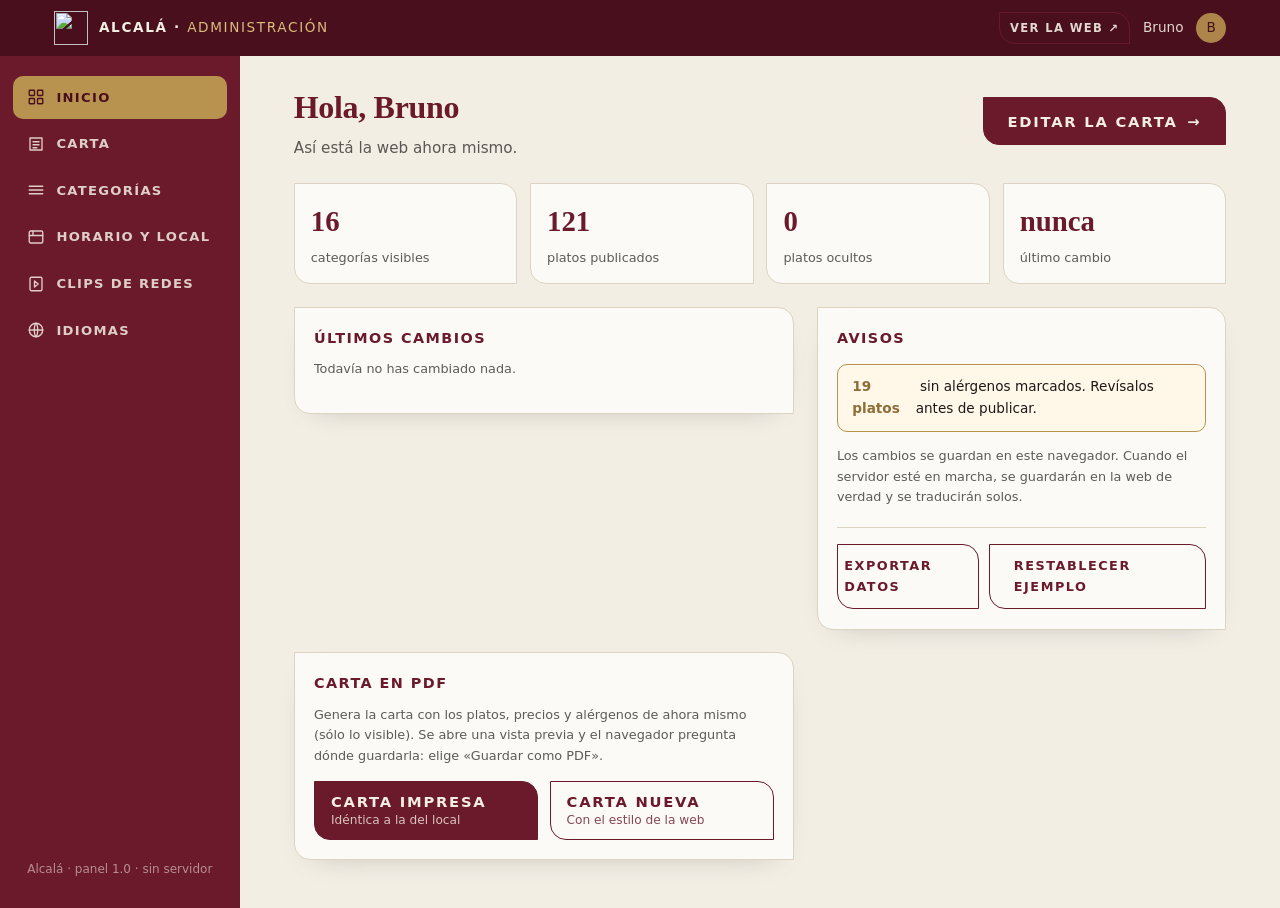
==== commit f4c3083f: "Esquinas tipo logo corregidas y el mismo acabado en los botones El logo tiene redondas las esquinas " ====
--- a/site/administracion/index.html
+++ b/site/administracion/index.html
@@ -7,8 +7,8 @@
 <meta name="robots" content="noindex">
 <link rel="icon" href="../media/favicon.png" type="image/png">
 <link rel="stylesheet" href="../lib/fonts/fuentes.css">
-<link rel="stylesheet" href="../css/base.css?v=7">
-<link rel="stylesheet" href="../css/admin.css?v=5">
+<link rel="stylesheet" href="../css/base.css?v=8">
+<link rel="stylesheet" href="../css/admin.css?v=6">
 </head>
 <body class="admin">
 
--- a/site/css/base.css
+++ b/site/css/base.css
@@ -11,9 +11,10 @@
   --azulejo:#5E7B8A; --azulejo-2:#3E5663; --azulejo-3:#7E9AA8;
   --terracota:#C7703F; --carbon:#1C1818; --carbon-2:#3A3333;
 
-  --r-logo:28px 0 28px 0;        /* esquinas del logo: arriba-izq y abajo-der */
-  --r-logo-s:16px 0 16px 0;
-  --r-boton:999px;
+  --r-logo:0 28px 0 28px;        /* esquinas del logo: redondas arriba-der y abajo-izq, rectas las otras dos */
+  --r-logo-s:0 16px 0 16px;
+  --r-boton:0 1rem 0 1rem;       /* botones con el mismo acabado que el logo (antes píldora: 999px) */
+  --r-boton-s:0 .7rem 0 .7rem;   /* lo mismo para chips y botones pequeños */
   --r-lamina:32px;
 
   --lado:clamp(1.2rem,4.2vw,4.5rem);
@@ -226,18 +227,17 @@
 .hero__logo{ position:absolute; z-index:3; left:50%; top:38%; width:clamp(200px,30vw,380px); transform:translate(-50%,-50%); filter:drop-shadow(0 20px 40px rgba(0,0,0,.45)) }
 .hero__logo img{ width:100%; height:auto }
 /* logo liso: el SVG como máscara, así el color se pone en CSS (oro o hueso) */
-.hero__logo--liso{ width:clamp(280px,40vw,520px); opacity:0 }
-/* aterrizaje: el logo viene desde detrás de quien mira, enorme y desenfocado, atraviesa la vista y encaja en su sitio.
-   Lo arranca .hero--entra, que base.js pone cuando el telón se va (o al momento si no hay telón). */
-.hero--entra .hero__logo--liso{ animation:logoAterriza 1.5s var(--lento) .25s both }
+.hero__logo--liso{ width:clamp(280px,40vw,520px) }
 .hero__logo--liso i{ display:block; width:100%; aspect-ratio:1; background:var(--oro);
   -webkit-mask:url(../media/logo.svg) center/contain no-repeat; mask:url(../media/logo.svg) center/contain no-repeat }
-@keyframes logoAterriza{
-  0%{ opacity:0; transform:translate(-50%,-50%) scale(9); filter:blur(16px) drop-shadow(0 20px 40px rgba(0,0,0,.45)) }
-  30%{ opacity:1 }
-  100%{ opacity:1; transform:translate(-50%,-50%) scale(1); filter:blur(0) drop-shadow(0 20px 40px rgba(0,0,0,.45)) }
-}
 .hero__texto{ position:absolute; z-index:4; left:0; right:0; bottom:clamp(2.2rem,6vh,4.5rem); text-align:center; display:grid; justify-items:center; gap:1.1rem; padding-inline:var(--lado) }
+/* hero de la frase: va después de las escenas, en burdeos con la textura de azulejo, y el texto centrado en la pantalla */
+.hero--frase{ background:var(--burdeos) }
+.hero--frase::before{ content:""; position:absolute; inset:0; background:url(../media/texturas/azulejo.webp) center/420px; opacity:.14; mix-blend-mode:luminosity }
+.hero--frase .hero__velo{ background:linear-gradient(180deg, rgba(74,15,29,.35), rgba(74,15,29,0) 40%, rgba(74,15,29,.7)) }
+.hero--frase .hero__texto{ bottom:auto; top:50%; transform:translateY(-50%); gap:2rem }
+.hero--frase .hero__h1{ color:var(--oro-claro) }
+.hero--frase .hero__h1 b{ font-family:var(--ff-titulo); font-style:normal; font-weight:700; letter-spacing:-.01em; line-height:1.02; font-variation-settings:"SOFT" 100,"opsz" 72; color:var(--hueso); font-size:clamp(2.9rem,7.4vw,7.2rem); margin-top:1rem; max-width:13ch }
 .hero__h1{ font-family:var(--ff-ui); font-weight:500; text-transform:uppercase; letter-spacing:.2em; font-size:clamp(.82rem,1.2vw,1rem); opacity:.92 }
 .hero__h1 b{ display:block; font-family:var(--ff-detalle); font-style:italic; font-weight:400; text-transform:none; letter-spacing:0; font-size:clamp(1.5rem,2.6vw,2.4rem); color:var(--oro-claro); margin-top:.4rem }
 .hero__botones{ display:flex; flex-wrap:wrap; justify-content:center; gap:.7rem }
@@ -266,7 +266,7 @@
 .foto.in{ clip-path:inset(0) }
 .foto img{ width:100%; height:100%; object-fit:cover; transform:translateY(calc((var(--entra,1) - 1) * -6%)) scale(1.08); transition:transform .1s linear }
 .foto--arco{ border-radius:999px 999px var(--r-logo-s) var(--r-logo-s) }
-.foto--arco{ border-radius:50% 50% 16px 0 / 40% 40% 16px 0 }
+.foto--arco{ border-radius:50% 50% 0 16px / 40% 40% 0 16px }
 .marco-oro{ box-shadow:var(--sombra-carta), inset 0 0 0 1.5px rgba(184,146,79,.5) }
 
 /* escritorio: láminas apiladas, se encogen al quedar tapadas */
@@ -310,7 +310,7 @@
 
 /* ====================== flotante de móvil ====================== */
 .flotante{ position:fixed; z-index:90; right:1rem; bottom:1rem; display:none; gap:.5rem }
-.flotante a{ width:52px; height:52px; border-radius:50%; display:grid; place-items:center; background:var(--oro); color:var(--burdeos-2); box-shadow:0 10px 24px -8px rgba(0,0,0,.5) }
+.flotante a{ width:52px; height:52px; border-radius:0 18px 0 18px; display:grid; place-items:center; background:var(--oro); color:var(--burdeos-2); box-shadow:0 10px 24px -8px rgba(0,0,0,.5) }
 .flotante svg{ width:24px; height:24px; fill:none; stroke:currentColor; stroke-width:1.8; stroke-linecap:round; stroke-linejoin:round }
 
 /* ====================== móvil ====================== */
@@ -381,7 +381,6 @@
   .pal>span{ transform:none } .rv{ opacity:1; transform:none } .foto, .cat{ clip-path:none } .raya::after{ transform:none }
   .lamina{ transform:none }
   .hero__scroll{ display:none }
-  .hero__logo--liso{ opacity:1; animation:none }
   .menu, .menu *{ transition-delay:0s !important }
 }
 
--- a/site/css/admin.css
+++ b/site/css/admin.css
@@ -37,7 +37,7 @@
 .interruptor::after{ content:""; position:absolute; top:3px; left:19px; width:16px; height:16px; border-radius:50%; background:#fff }
 .interruptor.off{ background:var(--hueso-3) } .interruptor.off::after{ left:3px }
 .cat-tabs{ display:flex; gap:.4rem; flex-wrap:wrap; margin-bottom:1rem }
-.cat-tabs span{ font-family:var(--ff-ui); text-transform:uppercase; letter-spacing:.08em; font-size:.76rem; padding:.35rem .7rem; border-radius:999px; border:1.5px solid var(--hueso-3); color:var(--burdeos) }
+.cat-tabs span{ font-family:var(--ff-ui); text-transform:uppercase; letter-spacing:.08em; font-size:.76rem; padding:.35rem .7rem; border-radius:var(--r-boton-s); border:1.5px solid var(--hueso-3); color:var(--burdeos) }
 .cat-tabs span.on{ background:var(--burdeos); border-color:var(--burdeos); color:var(--hueso) }
 
 /* formulario */
@@ -57,7 +57,7 @@
 .alergenos label.on{ border-color:var(--oro); background:#FFF8E8 }
 .alergenos input{ accent-color:var(--burdeos) }
 .etiquetas{ display:flex; flex-wrap:wrap; gap:.4rem }
-.etiquetas span{ font-family:var(--ff-ui); text-transform:uppercase; letter-spacing:.08em; font-size:.72rem; padding:.3rem .65rem; border-radius:999px; border:1.5px solid var(--hueso-3); color:var(--carbon-2) }
+.etiquetas span{ font-family:var(--ff-ui); text-transform:uppercase; letter-spacing:.08em; font-size:.72rem; padding:.3rem .65rem; border-radius:var(--r-boton-s); border:1.5px solid var(--hueso-3); color:var(--carbon-2) }
 .etiquetas span.on{ border-color:var(--burdeos); background:var(--burdeos); color:var(--hueso) }
 .foto-sube{ display:flex; gap:1rem; align-items:center }
 .foto-sube img{ width:120px; height:90px; object-fit:cover; border-radius:10px }
@@ -104,7 +104,7 @@
 .fila .nom .enlinea{ font:inherit; color:inherit; border:0; background:transparent; width:100%; border-bottom:1px dashed transparent }
 .fila .nom .enlinea:focus{ outline:none; border-bottom-color:var(--oro) }
 .cat-tabs span{ cursor:pointer } .cat-tabs span.oculta{ opacity:.5; text-decoration:line-through }
-.buscar-ad input{ font:inherit; font-size:.85rem; padding:.3rem .7rem; border:1.5px solid var(--hueso-3); border-radius:999px; background:#fff; width:150px }
+.buscar-ad input{ font:inherit; font-size:.85rem; padding:.3rem .7rem; border:1.5px solid var(--hueso-3); border-radius:var(--r-boton-s); background:#fff; width:150px }
 .campo .op{ opacity:.6; font-weight:400; letter-spacing:0; text-transform:none }
 .idiomas-tabs span{ cursor:pointer } .idiomas-tabs span.mano::after{ content:"✎"; margin-left:.3rem; color:#4F7A3A }
 .etiquetas span{ cursor:pointer }
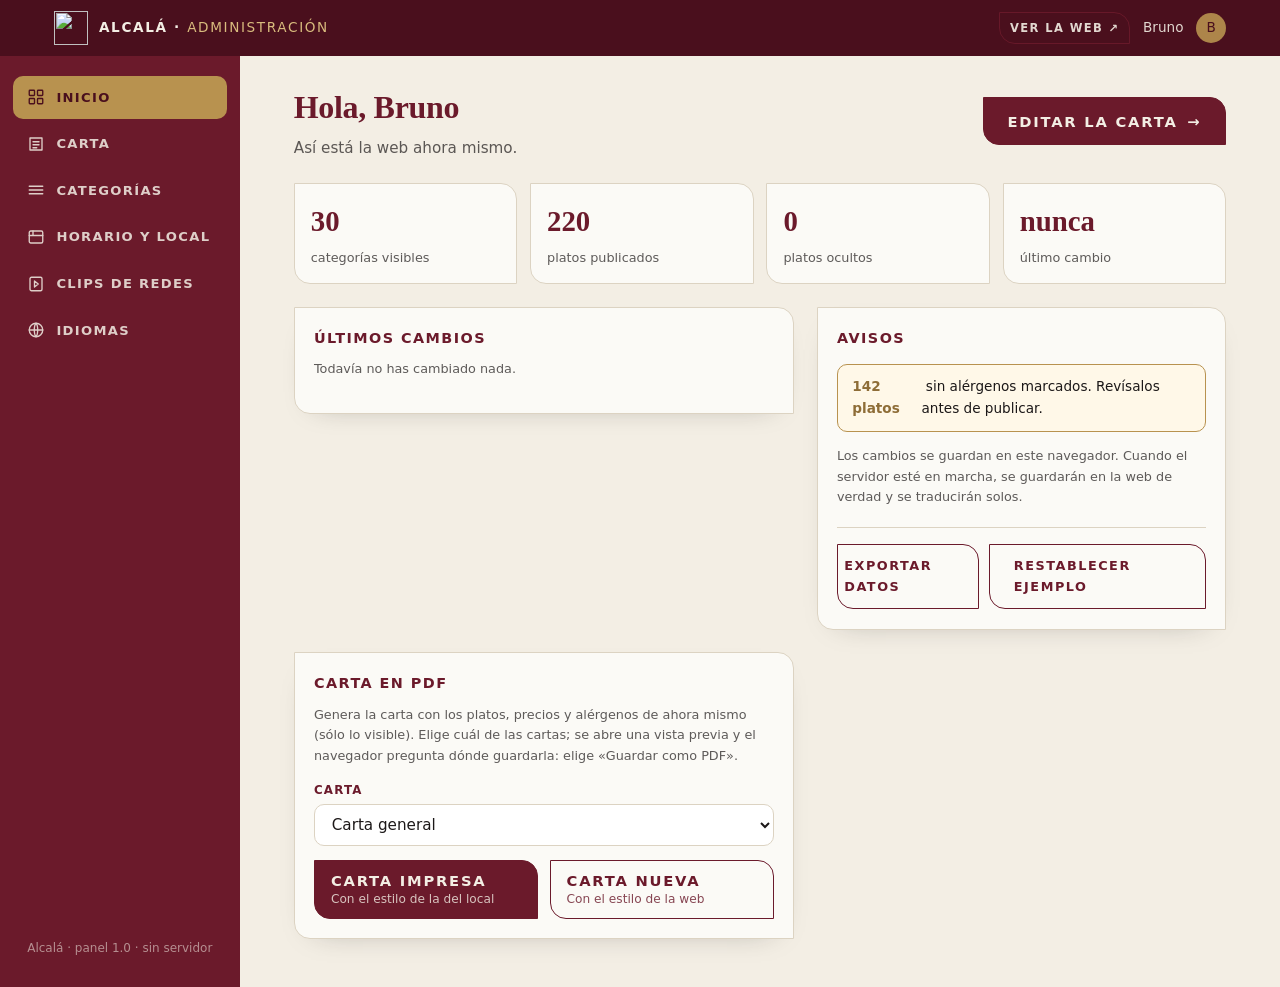
==== commit 5e248cba: "Seis cartas con datos reales, selector de carta y foto de plato en diálogo Datos: las seis cartas de" ====
--- a/site/administracion/index.html
+++ b/site/administracion/index.html
@@ -8,7 +8,7 @@
 <link rel="icon" href="../media/favicon.png" type="image/png">
 <link rel="stylesheet" href="../lib/fonts/fuentes.css">
 <link rel="stylesheet" href="../css/base.css?v=8">
-<link rel="stylesheet" href="../css/admin.css?v=6">
+<link rel="stylesheet" href="../css/admin.css?v=7">
 </head>
 <body class="admin">
 
@@ -31,7 +31,7 @@
 <main class="ad-main" id="vista"></main>
 <div class="toast" id="toast" role="status" aria-live="polite"></div>
 
-<script src="../js/carta-datos.js?v=1"></script>
-<script src="../js/administracion.js?v=2"></script>
+<script src="../js/carta-datos.js?v=2"></script>
+<script src="../js/administracion.js?v=3"></script>
 </body>
 </html>
--- a/site/css/admin.css
+++ b/site/css/admin.css
@@ -39,6 +39,9 @@
 .cat-tabs{ display:flex; gap:.4rem; flex-wrap:wrap; margin-bottom:1rem }
 .cat-tabs span{ font-family:var(--ff-ui); text-transform:uppercase; letter-spacing:.08em; font-size:.76rem; padding:.35rem .7rem; border-radius:var(--r-boton-s); border:1.5px solid var(--hueso-3); color:var(--burdeos) }
 .cat-tabs span.on{ background:var(--burdeos); border-color:var(--burdeos); color:var(--hueso) }
+.cat-tabs--cartas{ margin-bottom:.7rem; padding-bottom:.7rem; border-bottom:1.5px solid var(--hueso-3) }
+.cat-tabs--cartas span{ font-size:.82rem; border-color:var(--oro); color:var(--oro-oscuro) }
+.cat-tabs--cartas span.on{ background:var(--oro); border-color:var(--oro); color:var(--burdeos-2) }
 
 /* formulario */
 .campo{ display:grid; gap:.3rem; margin-bottom:.9rem }
